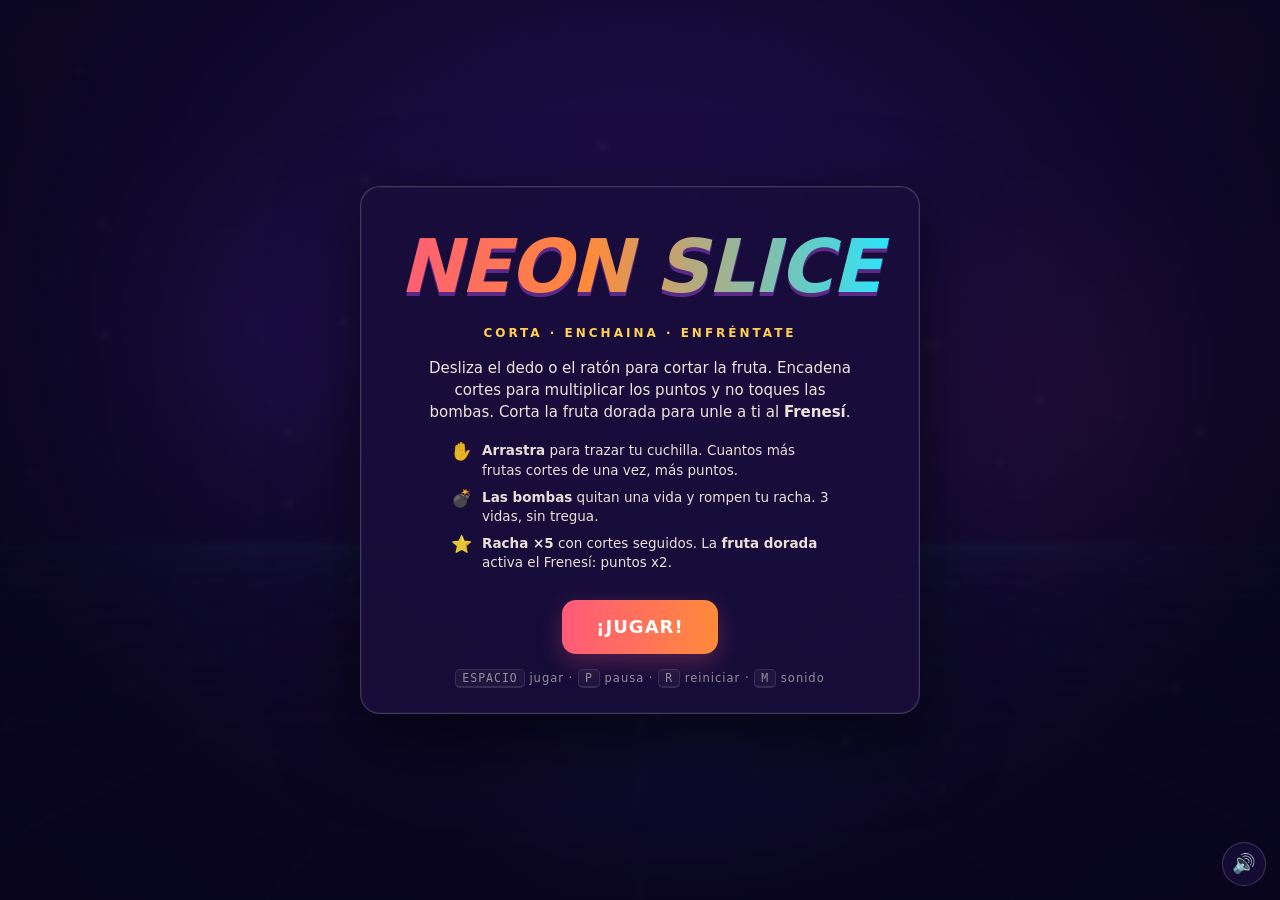
==== neon-slice.html @ ef8f656f "Neon Slice: juego 2D de corte y rachas (canvas + WebAudio, sin dependencias)" ====
<!DOCTYPE html>
<html lang="es">
<head>
<meta charset="utf-8">
<meta name="viewport" content="width=device-width, initial-scale=1, viewport-fit=cover, user-scalable=no">
<meta name="theme-color" content="#150d3a">
<title>NEON SLICE — corta y enchaina</title>
<style>
:root{
  --hot:#ff5a7a; --cyan:#27e6ff; --gold:#ffd24a; --ink:#fff7ea;
  --deep:#150d3a; --glass:rgba(24,14,58,.72);
  --sat:env(safe-area-inset-top,0px); --sab:env(safe-area-inset-bottom,0px);
}
*{box-sizing:border-box;-webkit-tap-highlight-color:transparent}
html,body{height:100%;margin:0;overflow:hidden;background:#0a0620;color:var(--ink);
  font:15px/1.45 "Trebuchet MS","Segoe UI",system-ui,sans-serif;
  touch-action:none;overscroll-behavior:none;user-select:none;-webkit-user-select:none}
#c{position:fixed;inset:0;display:block;touch-action:none;cursor:crosshair}

/* ---------- HUD ---------- */
#hud{position:fixed;inset:0;pointer-events:none;z-index:2;opacity:0;transition:opacity .35s}
#hud.on{opacity:1}
.box{position:absolute;background:var(--glass);border:1px solid #ffffff26;border-radius:14px;
  padding:8px 14px;backdrop-filter:blur(7px);-webkit-backdrop-filter:blur(7px);
  box-shadow:0 10px 30px #00000055}
#scoreBox{left:14px;top:calc(14px + var(--sat))}
#scoreBox .lbl{font-size:10px;letter-spacing:3px;opacity:.65}
#score{font-size:40px;font-weight:800;font-style:italic;line-height:1;color:var(--cyan);
  text-shadow:0 0 18px #27e6ff77}
#scoreBox .rec{font-size:11px;letter-spacing:1px;opacity:.75;margin-top:2px}
#scoreBox .rec b{color:var(--gold)}
#timeBox{left:50%;transform:translateX(-50%);top:calc(14px + var(--sat));text-align:center;min-width:150px}
#timeTxt{font-size:26px;font-weight:800;font-style:italic}
#timeBar{height:7px;margin-top:4px;border-radius:4px;background:#0006;overflow:hidden}
#timeBar i{display:block;height:100%;width:100%;background:linear-gradient(90deg,var(--cyan),var(--hot));
  border-radius:4px;transition:width .2s linear}
#rightBox{right:14px;top:calc(14px + var(--sat));text-align:center}
#lives{font-size:26px;letter-spacing:4px;line-height:1.2}
#lives .h{filter:drop-shadow(0 0 6px #ff5a7a88)}
#lives .off{opacity:.22;filter:none}
#chain{font-size:30px;font-weight:800;font-style:italic;color:var(--gold);height:34px;
  text-shadow:0 0 20px #ffd24a66;transition:transform .12s}
#chain.pop{transform:scale(1.35)}
#mute{position:fixed;right:14px;bottom:calc(14px + var(--sab));z-index:6;width:44px;height:44px;
  border-radius:50%;background:var(--glass);border:1px solid #ffffff2e;color:var(--ink);
  font-size:19px;cursor:pointer;display:flex;align-items:center;justify-content:center;
  backdrop-filter:blur(7px)}
#mute:active{transform:scale(.92)}

/* ---------- overlays ---------- */
.screen{position:fixed;inset:0;z-index:5;display:flex;align-items:center;justify-content:center;
  padding:18px;background:radial-gradient(ellipse at 50% 40%,#2b156055 0%,#0a0620dd 75%);
  backdrop-filter:blur(3px);-webkit-backdrop-filter:blur(3px);overflow:auto}
.screen.hidden{display:none}
.panel{width:min(560px,94vw);background:rgba(24,14,58,.9);border:1px solid #ffffff2e;border-radius:20px;
  padding:26px 24px;text-align:center;box-shadow:0 24px 80px #000a,0 0 0 1px #ffffff0d inset;
  animation:pop .32s cubic-bezier(.2,1.4,.4,1) both}
@keyframes pop{from{transform:scale(.86) translateY(14px);opacity:0}to{transform:none;opacity:1}}
h1{margin:0;font-size:clamp(40px,10vw,74px);font-style:italic;font-weight:800;letter-spacing:-.02em;
  background:linear-gradient(92deg,#ff5a7a,#ff8a3a 40%,#27e6ff 100%);-webkit-background-clip:text;
  background-clip:text;color:transparent;filter:drop-shadow(0 4px 0 #5b2a86)}
.tagline{margin:4px 0 0;color:var(--gold);font-weight:700;letter-spacing:3px;font-size:12px}
.desc{margin:16px auto 0;max-width:46ch;font-size:15px;opacity:.92}
.howto{margin:18px auto 0;max-width:44ch;text-align:left;font-size:13.5px;opacity:.9}
.howto div{margin:7px 0;display:flex;gap:10px;align-items:flex-start}
.howto i{font-style:normal;font-size:17px;line-height:1.2}
.btn{pointer-events:auto;margin-top:20px;font:inherit;font-size:18px;font-weight:800;letter-spacing:1px;
  color:#fff;border:0;border-radius:14px;padding:14px 34px;cursor:pointer;
  background:linear-gradient(92deg,var(--hot),#ff8a3a);box-shadow:0 8px 24px #ff5a7a44;
  transition:transform .12s,box-shadow .12s}
.btn:hover{transform:translateY(-2px);box-shadow:0 12px 30px #ff5a7a66}
.btn:active{transform:translateY(1px) scale(.98)}
.btn.ghost{background:#ffffff14;border:1px solid #ffffff2e;box-shadow:none;font-size:15px;padding:11px 22px}
.btnrow{display:flex;gap:10px;justify-content:center;flex-wrap:wrap}
.keys{margin-top:16px;font-size:11.5px;opacity:.55;letter-spacing:1px}
.kbd{border:1px solid #ffffff33;border-bottom-width:2px;border-radius:5px;padding:1px 6px;
  background:#ffffff12;font-family:Consolas,monospace}
.final{font-size:66px;font-weight:800;font-style:italic;line-height:1;color:var(--cyan);
  text-shadow:0 0 30px #27e6ff66}
.medal{font-size:15px;font-weight:800;letter-spacing:3px;margin:6px 0 2px}
.stats{display:flex;gap:10px;justify-content:center;flex-wrap:wrap;margin-top:16px}
.stat{background:#ffffff0f;border:1px solid #ffffff1f;border-radius:12px;padding:8px 14px;min-width:96px}
.stat b{display:block;font-size:21px;font-style:italic}
.stat span{font-size:10px;letter-spacing:2px;opacity:.6}
#newRec{display:none;margin-top:8px;color:var(--gold);font-weight:800;letter-spacing:2px;
  animation:blink 1s infinite}
@keyframes blink{50%{opacity:.35}}
#tip{position:fixed;left:50%;transform:translateX(-50%);bottom:calc(22px + var(--sab));z-index:3;
  font-size:14px;font-weight:700;opacity:0;transition:opacity .4s;pointer-events:none;
  text-shadow:0 2px 10px #000}
#rotate{display:none;position:fixed;inset:0;z-index:9;align-items:center;justify-content:center;
  background:#0a0620;text-align:center;padding:30px;font-size:17px}
@media (max-width:820px) and (orientation:portrait){
  #rotate{display:flex}
  #rotate span{font-size:44px;display:block;margin-bottom:14px}
}
</style>
</head>
<body>
<canvas id="c"></canvas>

<div id="hud">
  <div class="box" id="scoreBox">
    <div class="lbl">PUNTOS</div>
    <div id="score">0</div>
    <div class="rec">RÉCORD <b id="best">0</b></div>
  </div>
  <div class="box" id="timeBox">
    <div id="timeTxt">75</div>
    <div id="timeBar"><i></i></div>
  </div>
  <div class="box" id="rightBox">
    <div id="lives"></div>
    <div id="chain"></div>
  </div>
</div>

<div id="mute" title="Silenciar (M)">🔊</div>
<div id="tip"></div>

<div class="screen" id="menu">
  <div class="panel">
    <h1>NEON SLICE</h1>
    <p class="tagline">CORTA · ENCHAINA · ENFRÉNTATE</p>
    <p class="desc">Desliza el dedo o el ratón para cortar la fruta. Encadena cortes para multiplicar
      los puntos y no toques las bombas. Corta la fruta dorada para unle a ti al <b>Frenesí</b>.</p>
    <div class="howto">
      <div><i>✋</i><span><b>Arrastra</b> para trazar tu cuchilla. Cuantos más frutas cortes de una vez, más puntos.</span></div>
      <div><i>💣</i><span><b>Las bombas</b> quitan una vida y rompen tu racha. 3 vidas, sin tregua.</span></div>
      <div><i>⭐</i><span><b>Racha ×5</b> con cortes seguidos. La <b>fruta dorada</b> activa el Frenesí: puntos x2.</span></div>
    </div>
    <button class="btn" id="btnPlay">¡JUGAR!</button>
    <div class="keys"><span class="kbd">ESPACIO</span> jugar · <span class="kbd">P</span> pausa ·
      <span class="kbd">R</span> reiniciar · <span class="kbd">M</span> sonido</div>
  </div>
</div>

<div class="screen hidden" id="pause">
  <div class="panel">
    <h1 style="font-size:clamp(32px,8vw,54px)">PAUSA</h1>
    <p class="tagline">RESPIRA UN MOMENTO</p>
    <div class="btnrow" style="margin-top:22px">
      <button class="btn" id="btnResume">CONTINUAR</button>
      <button class="btn ghost" id="btnQuit">SALIR</button>
    </div>
  </div>
</div>

<div class="screen hidden" id="over">
  <div class="panel">
    <div class="medal" id="medal">—</div>
    <h2 id="overTitle" style="margin:2px 0 4px;font-size:clamp(20px,5vw,30px);font-style:italic;letter-spacing:2px;color:#ff8aef">¡GAME OVER!</h2>
    <div class="final" id="finalScore">0</div>
    <p class="tagline" id="overTag">PUNTUACIÓN</p>
    <div id="newRec">¡NUEVO RÉCORD!</div>
    <div class="stats">
      <div class="stat"><b id="statBest">0</b><span>RÉCORD</span></div>
      <div class="stat"><b id="statCuts">0</b><span>CORTES</span></div>
      <div class="stat"><b id="statCombo">0</b><span>MEJOR RACHA</span></div>
      <div class="stat"><b id="statGolden">0</b><span>DORADAS</span></div>
    </div>
    <div class="btnrow" style="margin-top:22px">
      <button class="btn" id="btnAgain">OTRA VEZ</button>
      <button class="btn ghost" id="btnMenu">MENÚ</button>
    </div>
  </div>
</div>

<div id="rotate"><div><span>📱</span>Gira el móvil para jugar<br><small style="opacity:.6">Neon Slice se juega en horizontal</small></div></div>

<script>
(() => {
'use strict';

/* ============================================================
   NEON SLICE — juego 2D de corte y rachas
   Sin dependencias. Canvas 2D + WebAudio. Todo en un archivo.
   ============================================================ */

// ---------- Configuración ----------
const W = 960, H = 600;              // resolución virtual del juego
const ROUND_TIME = 75;               // segundos por partida
const GRAVITY = 1500;
const CHAIN_WINDOW = 1.15;           // segundos para encadenar
const CHAIN_MAX = 5;                 // multiplicador máximo de racha
const FRENZY_TIME = 8;
const BASE_POINTS = 10;
const BEST_KEY = 'neonslice.best.v1';
const MEDALS = [
  { min:6000, label:'🥇 MEDALLA DE ORO',  color:'#ffd24a' },
  { min:2500, label:'🥈 MEDALLA DE PLATA', color:'#dfe7ff' },
  { min:600,  label:'🥉 MEDALLA DE BRONCE', color:'#ffb37a' },
  { min:0,    label:'🕹️ BUEN INTENTO',     color:'#fff7ea' },
];

const FRUITS = [
  { r:38, core:'#ff4f70', rind:'#37d167', edge:'#1c9b4d', seeds:true,  name:'sandia'   },
  { r:32, core:'#ffb03a', rind:'#ff8412', edge:'#d15f00', seeds:false, name:'naranja'  },
  { r:27, core:'#c8f85a', rind:'#84d426', edge:'#4f9a12', seeds:false, name:'lima'     },
  { r:29, core:'#b06bff', rind:'#8a35ff', edge:'#5c17c4', seeds:false, name:'ciruela'  },
  { r:30, core:'#ffd9a0', rind:'#ff9d7a', edge:'#e06a49', seeds:false, name:'melocoton'},
  { r:25, core:'#ff5f8a', rind:'#ff2e63', edge:'#ab0c3c', seeds:true,  name:'fresa'    },
];
const GOLD = { r:27, core:'#fff0b0', rind:'#ffc247', edge:'#e08b00', seeds:false, golden:true };

// ---------- Estado ----------
const S = {
  state:'menu',            // menu | play | pause | over
  score:0, best:0, chain:0, chainT:0, maxChain:0, lives:3,
  time:ROUND_TIME, frenzy:0, cuts:0, goldens:0,
  shake:0, flash:0, flashCol:'#ff2e63', hitstop:0, elapsed:0,
};

const fruits = [], parts = [], pops = [], splats = [], rings = [], stars = [];
let trail = [], swipeCuts = 0, swipeActive = false, pointerId = null, lastCut = null;
let spawnT = 0;

// ---------- Utilidades ----------
const rnd = (a,b) => a + Math.random()*(b-a);
const clamp = (v,a,b) => v<a?a:v>b?b:v;
const lerp = (a,b,t) => a+(b-a)*t;
const pick = a => a[(Math.random()*a.length)|0];

// ============================================================
// AUDIO (sintetizado, sin ficheros)
// ============================================================
const AU = (() => {
  let ctx=null, master=null, sfxG=null, musG=null, noise=null;
  let muted=false, timer=null, nextT=0, step=0;
  const BPM=126, STEP=60/BPM/2;
  const PROG=[[57,60,64],[53,57,60],[48,52,55],[55,59,62]];

  function ensure(){
    if(ctx){ if(ctx.state==='suspended') ctx.resume(); return ctx; }
    const AC = window.AudioContext||window.webkitAudioContext;
    if(!AC) return null;
    ctx = new AC();
    master = ctx.createGain(); master.gain.value = muted?0:0.85; master.connect(ctx.destination);
    sfxG = ctx.createGain(); sfxG.gain.value = 0.7; sfxG.connect(master);
    musG = ctx.createGain(); musG.gain.value = 0.13; musG.connect(master);
    // buffer de ruido blanco reutilizable
    noise = ctx.createBuffer(1, ctx.sampleRate*1.2, ctx.sampleRate);
    const d = noise.getChannelData(0);
    for(let i=0;i<d.length;i++) d[i] = Math.random()*2-1;
    return ctx;
  }
  function noiseSrc(){ const s=ctx.createBufferSource(); s.buffer=noise; return s; }

  function tone(freq, dur, type, vol, when, dest){
    const t = when ?? ctx.currentTime;
    const o = ctx.createOscillator(), g = ctx.createGain();
    o.type = type||'triangle'; o.frequency.setValueAtTime(freq, t);
    g.gain.setValueAtTime(0.0001, t);
    g.gain.exponentialRampToValueAtTime(vol||0.2, t+0.012);
    g.gain.exponentialRampToValueAtTime(0.0001, t+dur);
    o.connect(g); g.connect(dest||sfxG); o.start(t); o.stop(t+dur+0.02);
  }
  function sweep(f0,f1,dur,type,vol,when){
    const t = when ?? ctx.currentTime;
    const o = ctx.createOscillator(), g = ctx.createGain();
    o.type=type||'sawtooth'; o.frequency.setValueAtTime(f0,t);
    o.frequency.exponentialRampToValueAtTime(Math.max(30,f1), t+dur);
    g.gain.setValueAtTime(0.0001,t);
    g.gain.exponentialRampToValueAtTime(vol||0.2,t+0.02);
    g.gain.exponentialRampToValueAtTime(0.0001,t+dur);
    o.connect(g); g.connect(sfxG); o.start(t); o.stop(t+dur+0.02);
  }
  function burst(dur, f0, f1, vol, q){
    const t = ctx.currentTime;
    const s = noiseSrc(), f = ctx.createBiquadFilter(), g = ctx.createGain();
    f.type='bandpass'; f.Q.value=q||1.4;
    f.frequency.setValueAtTime(f0,t); f.frequency.exponentialRampToValueAtTime(Math.max(60,f1),t+dur);
    g.gain.setValueAtTime(vol||0.3,t); g.gain.exponentialRampToValueAtTime(0.0001,t+dur);
    s.connect(f); f.connect(g); g.connect(sfxG); s.start(t); s.stop(t+dur+0.02);
  }

  const SCALE=[0,3,5,7,10,12,15];
  const api = {
    unlock(){ ensure(); },
    get muted(){ return muted; },
    toggle(){
      muted=!muted;
      if(master) master.gain.value = muted?0:0.85;
      return muted;
    },
    slice(n){
      if(!ensure()) return;
      burst(0.18, 900+n*120, 2600+n*200, 0.26, 1.1);
      sweep(420+n*60, 1200+n*90, 0.14, 'triangle', 0.10);
    },
    fruit(chain){
      if(!ensure()) return;
      const i = clamp(chain-1, 0, SCALE.length-1);
      tone(523.25*Math.pow(2, SCALE[i]/12), 0.16, 'triangle', 0.16);
    },
    bomb(){
      if(!ensure()) return;
      sweep(180, 34, 0.5, 'sawtooth', 0.28);
      burst(0.5, 500, 60, 0.34, 0.6);
      tone(70, 0.35, 'square', 0.16);
    },
    golden(){
      if(!ensure()) return;
      [0,4,7,12,16].forEach((s,i)=> tone(659.25*Math.pow(2,s/12), 0.5, 'triangle', 0.14, ctx.currentTime+i*0.05));
      sweep(300, 3000, 0.6, 'sawtooth', 0.07);
    },
    frenzy(){
      if(!ensure()) return;
      for(let i=0;i<10;i++) tone(440*Math.pow(2,i/12), 0.28, 'square', 0.09, ctx.currentTime+i*0.045);
    },
    over(){
      if(!ensure()) return;
      [523,415,349,262].forEach((f,i)=> tone(f,0.5,'triangle',0.18, ctx.currentTime+i*0.16));
    },
    start(){ api.music(true); },
    stop(){ api.music(false); },
    music(on){
      if(!ensure()) return;
      if(on && !timer){
        nextT = ctx.currentTime + 0.1; step = 0;
        timer = setInterval(()=>{
          if(ctx.currentTime > nextT + 0.5){ nextT = ctx.currentTime; }
          while(nextT < ctx.currentTime + 0.3){ schedule(step, nextT); nextT += STEP; step=(step+1)%64; }
        }, 60);
        if(musG) musG.gain.value = muted?0:0.13;
      } else if(!on && timer){ clearInterval(timer); timer=null; }
      if(musG && !muted) musG.gain.value = on?0.13:0;
    }
  };
  function schedule(st, t){
    const bar = (st>>4) & 3;
    const chord = PROG[bar];
    const beat = st & 15;
    // bajo
    if(beat%4===0) tone(chord[0]/2, 0.36, 'sawtooth', 0.10, t, musG);
    // arpegio
    const patt=[0,1,2,1,0,2,1,2];
    const n = chord[patt[(st>>1)%8]] + (st>=32?12:0);
    tone(n, 0.16, 'square', 0.045, t, musG);
    // hi-hat en contratiempo
    if(beat%2===1){
      const s=noiseSrc(), f=ctx.createBiquadFilter(), g=ctx.createGain();
      f.type='highpass'; f.frequency.value=7000;
      g.gain.setValueAtTime(0.035,t); g.gain.exponentialRampToValueAtTime(0.0001,t+0.05);
      s.connect(f); f.connect(g); g.connect(musG); s.start(t); s.stop(t+0.06);
    }
  }
  return api;
})();

// ============================================================
// CANVAS
// ============================================================
const cv = document.getElementById('c');
const ctx = cv.getContext('2d');
let DPR=1, scale=1, offX=0, offY=0, vignette=null;

function resize(){
  const w = innerWidth, h = innerHeight;
  DPR = Math.min(devicePixelRatio||1, 2);
  cv.width = Math.floor(w*DPR); cv.height = Math.floor(h*DPR);
  cv.style.width = w+'px'; cv.style.height = h+'px';
  scale = Math.min(w/W, h/H);
  offX = (w - W*scale)/2; offY = (h - H*scale)/2;
}
addEventListener('resize', resize);
resize();

// ============================================================
// HUD (DOM)
// ============================================================
const el = id => document.getElementById(id);
const ui = {
  hud:el('hud'), score:el('score'), best:el('best'), timeTxt:el('timeTxt'),
  timeBar:el('timeBar').firstElementChild, lives:el('lives'), chain:el('chain'),
  menu:el('menu'), pause:el('pause'), over:el('over'),
  finalScore:el('finalScore'), statBest:el('statBest'), statCuts:el('statCuts'),
  statCombo:el('statCombo'), statGolden:el('statGolden'), medal:el('medal'),
  overTitle:el('overTitle'),
  newRec:el('newRec'), tip:el('tip'), mute:el('mute'),
};
function drawLives(){
  let s='';
  for(let i=0;i<3;i++) s += `<span class="h${i<S.lives?'':' off'}">♥</span>`;
  ui.lives.innerHTML = s;
}
let lastScore=-1, lastTime=-1, lastChain=-1;
function syncHud(){
  if(S.score!==lastScore){ ui.score.textContent=S.score; lastScore=S.score; }
  if(S.time!==lastTime){
    lastTime = S.time;
    ui.timeTxt.textContent = Math.max(0,Math.ceil(S.time));
    ui.timeBar.style.width = clamp(S.time/ROUND_TIME*100,0,100)+'%';
  }
  if(S.chain!==lastChain){
    lastChain = S.chain;
    ui.chain.textContent = S.chain>1 ? '×'+S.chain : '';
    ui.chain.classList.add('pop');
    setTimeout(()=>ui.chain.classList.remove('pop'),120);
  }
}

// ============================================================
// PANTALLAS
// ============================================================
function show(screen){
  ui.menu.classList.toggle('hidden', screen!=='menu');
  ui.pause.classList.toggle('hidden', screen!=='pause');
  ui.over.classList.toggle('hidden', screen!=='over');
  ui.hud.classList.toggle('on', screen==='play'||screen==='pause');
}
function startGame(){
  S.state='play'; S.score=0; S.chain=0; S.chainT=0; S.maxChain=0; S.lives=3;
  S.time=ROUND_TIME; S.frenzy=0; S.cuts=0; S.goldens=0; S.shake=0; S.flash=0; S.hitstop=0;
  S.elapsed=0; spawnT=0.4;
  fruits.length=0; parts.length=0; pops.length=0; splats.length=0; rings.length=0; stars.length=0;
  trail.length=0; swipeCuts=0;
  lastScore=-1; lastTime=-1; lastChain=-1;
  drawLives(); show('play');
  AU.unlock(); AU.start();
  say('¡Desliza para cortar!', 2.2);
}
function pauseGame(){ if(S.state!=='play') return; S.state='pause'; show('pause'); AU.stop(); }
function resumeGame(){ if(S.state!=='pause') return; S.state='play'; show('play'); AU.start(); }
function gameOver(reason){
  S.state='over'; AU.stop(); AU.over();
  trail.length=0;
  const sc = S.score;
  const isRec = sc > S.best;
  if(isRec){ S.best = sc; try{ localStorage.setItem(BEST_KEY, String(sc)); }catch(e){} }
  ui.overTitle.textContent = reason==='time' ? '¡TIEMPO!' : '¡GAME OVER!';
  ui.finalScore.textContent = sc;
  ui.statBest.textContent = S.best;
  ui.statCuts.textContent = S.cuts;
  ui.statCombo.textContent = '×'+S.maxChain;
  ui.statGolden.textContent = S.goldens;
  ui.newRec.style.display = isRec && sc>0 ? 'block' : 'none';
  const med = MEDALS.find(m => sc >= m.min);
  ui.medal.textContent = med.label;
  ui.medal.style.color = med.color;
  ui.best.textContent = S.best;
  show('over');
}
function toMenu(){
  S.state='menu'; AU.stop(); show('menu');
}
function say(txt, dur){
  ui.tip.textContent = txt; ui.tip.style.opacity = 1;
  clearTimeout(say._t);
  say._t = setTimeout(()=>ui.tip.style.opacity=0, (dur||1.6)*1000);
}

// ============================================================
// ENTRADA (puntero + teclado)
// ============================================================
function toVirtual(e){
  const r = cv.getBoundingClientRect();
  return { x:(e.clientX - r.left - offX)/scale, y:(e.clientY - r.top - offY)/scale };
}
function onDown(e){
  if(S.state!=='play') return;
  if(pointerId!==null) return;
  pointerId = e.pointerId;
  swipeActive = true; swipeCuts = 0;
  const p = toVirtual(e);
  trail.length = 0;
  trail.push({x:p.x, y:p.y, t:performance.now()});
  AU.unlock();
  try{ cv.setPointerCapture && cv.setPointerCapture(e.pointerId); }catch(err){}
  e.preventDefault();
}
function onMove(e){
  if(S.state!=='play' || !swipeActive || e.pointerId!==pointerId) return;
  const p = toVirtual(e);
  const last = trail[trail.length-1];
  if(!last){ trail.push({x:p.x,y:p.y,t:performance.now()}); return; }
  const dx=p.x-last.x, dy=p.y-last.y;
  if(dx*dx+dy*dy < 36) return;               // descarta micro-movimientos
  trail.push({x:p.x, y:p.y, t:performance.now()});
  if(trail.length>26) trail.shift();
  e.preventDefault();
}
function onUp(e){
  if(e.pointerId!==pointerId) return;
  swipeActive=false; pointerId=null;
  endSwipe();
}
cv.addEventListener('pointerdown', onDown);
addEventListener('pointermove', onMove, {passive:false});
addEventListener('pointerup', onUp);
addEventListener('pointercancel', onUp);
cv.addEventListener('contextmenu', e=>e.preventDefault());

addEventListener('keydown', e=>{
  const k = e.key.toLowerCase();
  if(k===' '||k==='enter'){
    e.preventDefault();
    if(S.state==='menu'||S.state==='over') startGame();
    else if(S.state==='pause') resumeGame();
  } else if(k==='p'||k==='escape'){
    e.preventDefault();
    if(S.state==='play') pauseGame(); else if(S.state==='pause') resumeGame();
  } else if(k==='r'){ if(S.state!=='menu') startGame(); }
  else if(k==='m'){ toggleMute(); }
});
function toggleMute(){
  const m = AU.toggle();
  ui.mute.textContent = m ? '🔇' : '🔊';
}
ui.mute.addEventListener('click', toggleMute);
el('btnPlay').addEventListener('click', startGame);
el('btnAgain').addEventListener('click', startGame);
el('btnResume').addEventListener('click', resumeGame);
el('btnQuit').addEventListener('click', toMenu);
el('btnMenu').addEventListener('click', toMenu);
document.addEventListener('visibilitychange', ()=>{ if(document.hidden) pauseGame(); });
addEventListener('blur', ()=>{ if(S.state==='play') pauseGame(); });

// ============================================================
// ENTIDADES
// ============================================================
function spawnFruit(kind, x, y, vx, vy){
  const type = kind==='bomb' ? {r:30} : (kind==='gold' ? GOLD : pick(FRUITS));
  const f = {
    type, kind: kind==='bomb'?'bomb':(kind==='gold'?'gold':'fruit'),
    x: x ?? rnd(80, W-80), y: y ?? rnd(-220,-60),
    vx: vx ?? rnd(-90,90), vy: vy ?? rnd(-40,120),
    r: type.r, rot: rnd(0,6.28), spin: rnd(-2.6,2.6), cut:false, born:performance.now(),
  };
  fruits.push(f);
  return f;
}
function spawnWave(){
  const t = S.elapsed;
  const frenzy = S.frenzy>0;
  const bombP = clamp(0.08 + t*0.0028, 0.08, 0.30);
  const n = 1 + (Math.random()<0.55?1:0) + (t>25 && Math.random()<0.5?1:0) + (frenzy && Math.random()<0.6?1:0);
  const baseX = rnd(120, W-120);
  const arc = n>1;
  let gold = false;
  for(let i=0;i<n;i++){
    let kind='fruit';
    if(!gold && Math.random()<0.09){ kind='gold'; gold=true; }
    else if(Math.random()<bombP) kind='bomb';
    const off = arc ? (i-(n-1)/2)*rnd(90,130) : 0;
    const x = clamp(baseX+off, 60, W-60);
    const y = -60 - i*rnd(40,90) - (arc?Math.abs(off)*0.5:0);
    const vx = arc ? (off*0.5) + rnd(-25,25) : rnd(-120,120);
    const vy = arc ? -180 - rnd(0,90) : rnd(-60,140);
    spawnFruit(kind, x, y, vx, vy);
  }
}
function burstJuice(f, color){
  for(let i=0;i<16;i++){
    const a = rnd(0,Math.PI*2), sp = rnd(120,460);
    parts.push({x:f.x, y:f.y, vx:Math.cos(a)*sp, vy:Math.sin(a)*sp-120,
      r:rnd(2.5,6.5), c:color, life:rnd(0.45,0.95), max:0.95, g:1100});
  }
  for(let i=0;i<8;i++){
    const a = rnd(0,Math.PI*2), sp = rnd(200,620);
    parts.push({x:f.x, y:f.y, vx:Math.cos(a)*sp, vy:Math.sin(a)*sp-200,
      r:rnd(1.2,2.8), c:'#fff7ea', life:rnd(0.2,0.5), max:0.5, g:400});
  }
  rings.push({x:f.x,y:f.y,r:f.r*0.5,max:f.r*2.6,life:0.32,max_l:0.32,c:color});
  // salpicadura de fondo
  for(let i=0;i<3;i++){
    splats.push({x:f.x+rnd(-f.r,f.r), y:f.y+rnd(-f.r,f.r), r:rnd(f.r*0.35,f.r*0.75),
      c:color, life:2.6, max:2.6, rot:rnd(0,6.283)});
  }
}
function addScore(n, x, y, txt, col){
  S.score += n;
  pops.push({x, y, t:txt, c:col||'#ffd24a', life:0.9, max:0.9, vy:-70});
}

// ---------- colisión segmento-círculo ----------
function segCircle(x1,y1,x2,y2,cx,cy,r){
  const dx=x2-x1, dy=y2-y1;
  const fx=x1-cx, fy=y1-cy;
  const a=dx*dx+dy*dy;
  let t = a>0 ? -(fx*dx+fy*dy)/a : 0;
  t = clamp(t,0,1);
  const px=x1+t*dx-cx, py=y1+t*dy-cy;
  return px*px+py*py <= r*r;
}

// ============================================================
// LÓGICA
// ============================================================
function update(dt){
  S.elapsed += dt;

  // retardo de impacto (hitstop)
  if(S.hitstop>0){ S.hitstop -= dt; return; }

  // fondo animado (estrellas persistentes)
  if(stars.length < 70 && Math.random()<0.6) stars.push({x:rnd(0,W),y:rnd(0,H),r:rnd(0.6,1.8),
    s:rnd(0.3,1.4), p:rnd(0,6.28)});
  for(const s of stars){ s.p += dt*2.2; s.y += dt*4*s.s; if(s.y>H+4){ s.y=-4; s.x=rnd(0,W);} }

  if(S.state!=='play') { updateFx(dt); return; }

  // tiempo y frenzy
  S.time -= dt;
  if(S.frenzy>0){
    S.frenzy -= dt;
    if(S.frenzy<=0){ S.frenzy=0; say('Fin del Frenesí', 1.2); }
  }
  if(S.time<=0){ S.time=0; gameOver('time'); return; }

  // racha
  if(S.chain>0){
    S.chainT -= dt;
    if(S.chainT<=0){ S.chain=0; }
  }
  if(S.shake>0) S.shake = Math.max(0, S.shake - dt*3.2);
  if(S.flash>0) S.flash = Math.max(0, S.flash - dt*2.6);

  // aparición
  spawnT -= dt;
  if(spawnT<=0){
    spawnWave();
    const base = clamp(1.35 - S.elapsed*0.0075, 0.55, 1.35);
    spawnT = base * (S.frenzy>0 ? 0.72 : 1) * rnd(0.85,1.15);
  }

  // frutas
  for(const f of fruits){
    f.vy += GRAVITY*dt;
    f.x += f.vx*dt;
    f.y += f.vy*dt;
    f.rot += f.spin*dt;
    if(f.x < f.r){ f.x = f.r; f.vx *= -0.6; }
    if(f.x > W-f.r){ f.x = W-f.r; f.vx *= -0.6; }
  }
  // limpieza
  for(let i=fruits.length-1;i>=0;i--){
    const f=fruits[i];
    if(f.cut || f.y-f.r > H+80) fruits.splice(i,1);
  }

  // detección de cortes con la estela
  if(trail.length>1){
    for(let i=1;i<trail.length;i++){
      const a=trail[i-1], b=trail[i];
      for(const f of fruits){
        if(f.cut) continue;
        if(!segCircle(a.x,a.y,b.x,b.y,f.x,f.y,f.r+2)) continue;
        cutFruit(f);
      }
    }
  }

  updateFx(dt);
  syncHud();
}

function cutFruit(f){
  f.cut = true;
  S.cuts++;
  swipeCuts++;

  if(f.kind==='bomb'){
    S.lives--;
    S.chain=0; S.chainT=0;
    S.shake=1.1; S.flash=1; S.flashCol='#ff2e63';
    S.hitstop=0.09;
    S.score = Math.max(0, S.score-40);
    AU.bomb();
    for(let i=0;i<26;i++){
      const a=rnd(0,6.28), sp=rnd(150,600);
      parts.push({x:f.x,y:f.y,vx:Math.cos(a)*sp,vy:Math.sin(a)*sp-150,
        r:rnd(2,6),c:pick(['#ff5a7a','#3a3a4a','#ffd24a','#fff7ea']),life:rnd(.4,1),max:1,g:1200});
    }
    rings.push({x:f.x,y:f.y,r:20,max:220,life:.5,max_l:.5,c:'#ff5a7a'});
    addScore(0,f.x,f.y,'¡BOOM!','#ff5a7a');
    drawLives();
    if(S.lives<=0){ setTimeout(()=>{ if(S.state==='play') gameOver('lives'); }, 420); }
    return;
  }

  // puntos + racha
  S.chain = S.chain>0 ? Math.min(CHAIN_MAX, S.chain+1) : 1;
  S.chainT = CHAIN_WINDOW;
  S.maxChain = Math.max(S.maxChain, S.chain);

  let pts = BASE_POINTS * S.chain;
  if(S.frenzy>0) pts *= 2;
  let col = '#ffd24a';
  let label = '+'+pts;

  if(f.kind==='gold'){
    S.goldens++;
    pts += 150;
    S.frenzy = FRENZY_TIME;
    S.shake=0.5; S.flash=0.7; S.flashCol='#ffd24a';
    AU.golden(); AU.frenzy();
    label = '¡FRENESÍ!';
    col = '#27e6ff';
    say('¡FRENESÍ! PUNTOS x2', 1.8);
    for(let i=0;i<40;i++){
      const a=rnd(0,6.28), sp=rnd(200,700);
      parts.push({x:f.x,y:f.y,vx:Math.cos(a)*sp,vy:Math.sin(a)*sp-200,
        r:rnd(1.5,4),c:pick(['#ffd24a','#fff7ea','#27e6ff']),life:rnd(.5,1.1),max:1.1,g:500});
    }
  } else {
    AU.fruit(S.chain);
    AU.slice(S.chain);
  }

  addScore(pts, f.x, f.y, label, col);
  burstJuice(f, f.kind==='gold' ? '#ffd24a' : f.type.core);
  lastCut = {x:f.x, y:f.y};
}

// Bonificación por corte múltiple: se aplica una sola vez al soltar el dedo
function endSwipe(){
  if(swipeCuts>=2){
    const bonus = 25*(swipeCuts-1);
    S.score += bonus;
    const px = lastCut ? lastCut.x : W/2, py = lastCut ? lastCut.y : H/2;
    pops.push({x:px, y:py-26, t:'¡COMBO ×'+swipeCuts+'! +'+bonus, c:'#ff8aef',
      life:1.1, max:1.1, vy:-60});
    say('¡COMBO ×'+swipeCuts+'!', 1.1);
  }
  swipeCuts = 0;
}

function updateFx(dt){
  for(let i=parts.length-1;i>=0;i--){
    const p=parts[i];
    p.life-=dt;
    if(p.life<=0){ parts.splice(i,1); continue; }
    p.vy += (p.g||1000)*dt;
    p.x += p.vx*dt; p.y += p.vy*dt;
    p.vx *= 0.995;
  }
  for(let i=pops.length-1;i>=0;i--){
    const p=pops[i]; p.life-=dt; p.y += p.vy*dt; p.vy*=0.94;
    if(p.life<=0) pops.splice(i,1);
  }
  for(let i=splats.length-1;i>=0;i--){
    const s=splats[i]; s.life-=dt; if(s.life<=0) splats.splice(i,1);
  }
  for(let i=rings.length-1;i>=0;i--){
    const r=rings[i]; r.life-=dt; r.r = lerp(r.r, r.max, 0.22);
    if(r.life<=0) rings.splice(i,1);
  }
}

// ============================================================
// DIBUJO
// ============================================================
function drawBackground(){
  const g = ctx.createLinearGradient(0,0,0,H);
  g.addColorStop(0,'#221057'); g.addColorStop(0.55,'#150d3a'); g.addColorStop(1,'#0a0620');
  ctx.fillStyle=g; ctx.fillRect(-offX/scale, -offY/scale, cv.width/DPR/scale, cv.height/DPR/scale);

  // rejilla retro en el suelo
  ctx.save();
  ctx.globalAlpha = 0.22;
  ctx.strokeStyle = S.frenzy>0 ? '#ff5a7a' : '#27e6ff';
  ctx.lineWidth = 1;
  const gy = H*0.62, gh = 180;
  for(let i=0;i<14;i++){
    const y = gy + Math.pow(i/13,2)*gh;
    ctx.globalAlpha = 0.22*(1-i/16);
    ctx.beginPath(); ctx.moveTo(-50,y); ctx.lineTo(W+50,y); ctx.stroke();
  }
  for(let i=-10;i<=10;i++){
    ctx.globalAlpha=0.16;
    ctx.beginPath();
    ctx.moveTo(W/2 + i*30, gy);
    ctx.lineTo(W/2 + i*320, H+80);
    ctx.stroke();
  }
  ctx.restore();

  // estrellas
  for(const s of stars){
    ctx.globalAlpha = 0.25 + 0.45*Math.abs(Math.sin(s.p));
    ctx.fillStyle = S.frenzy>0 ? '#ff8aef' : '#fff7ea';
    ctx.beginPath(); ctx.arc(s.x, s.y, s.r, 0, 6.283); ctx.fill();
  }
  ctx.globalAlpha = 1;

  // orbes de fondo
  const t = S.elapsed;
  const orbs = [
    {x:W*0.18+Math.sin(t*0.35)*40, y:H*0.3+Math.cos(t*0.27)*30, r:150, c:'#7a2ff7'},
    {x:W*0.82+Math.cos(t*0.3)*40, y:H*0.42+Math.sin(t*0.22)*30, r:180, c:'#ff2e63'},
    {x:W*0.55+Math.sin(t*0.19)*60, y:H*0.78, r:210, c:'#1d7fe0'},
  ];
  for(const o of orbs){
    const gr = ctx.createRadialGradient(o.x,o.y,0,o.x,o.y,o.r);
    gr.addColorStop(0, o.c+'2e'); gr.addColorStop(1, o.c+'00');
    ctx.fillStyle=gr; ctx.beginPath(); ctx.arc(o.x,o.y,o.r,0,6.283); ctx.fill();
  }
}

function drawSplats(){
  for(const s of splats){
    ctx.globalAlpha = clamp(s.life/s.max,0,1)*0.5;
    ctx.fillStyle = s.c;
    ctx.beginPath();
    ctx.ellipse(s.x, s.y, s.r, s.r*0.72, s.rot, 0, 6.283);
    ctx.fill();
    ctx.beginPath();
    ctx.arc(s.x+Math.cos(s.rot)*s.r*0.4, s.y+Math.sin(s.rot)*s.r*0.3, s.r*0.35, 0, 6.283);
    ctx.fill();
  }
  ctx.globalAlpha=1;
}

function drawFruit(f){
  ctx.save();
  ctx.translate(f.x, f.y);
  ctx.rotate(f.rot);

  if(f.kind==='bomb'){
    // esfera oscura
    const g = ctx.createRadialGradient(-f.r*0.35,-f.r*0.4,f.r*0.1,0,0,f.r);
    g.addColorStop(0,'#5a5a70'); g.addColorStop(0.55,'#232334'); g.addColorStop(1,'#0a0a12');
    ctx.shadowColor = '#000'; ctx.shadowBlur = 16; ctx.shadowOffsetY = 6;
    ctx.fillStyle=g; ctx.beginPath(); ctx.arc(0,0,f.r,0,6.283); ctx.fill();
    ctx.shadowBlur=0; ctx.shadowOffsetY=0;
    // brillo
    ctx.globalAlpha=0.55; ctx.fillStyle='#fff';
    ctx.beginPath(); ctx.ellipse(-f.r*0.34,-f.r*0.42,f.r*0.2,f.r*0.13,-0.6,0,6.283); ctx.fill();
    ctx.globalAlpha=1;
    // mecha
    ctx.strokeStyle='#8a6a3a'; ctx.lineWidth=3; ctx.lineCap='round';
    ctx.beginPath(); ctx.moveTo(0,-f.r*0.9);
    ctx.quadraticCurveTo(f.r*0.3,-f.r*1.35,-f.r*0.05,-f.r*1.5); ctx.stroke();
    const sp=Math.random();
    ctx.fillStyle = sp>0.5 ? '#ffd24a' : '#ff8a3a';
    ctx.beginPath(); ctx.arc(f.r*0.05,-f.r*1.55,3.4+Math.random()*2.4,0,6.283); ctx.fill();
    ctx.shadowColor='#ffb347'; ctx.shadowBlur=14;
    ctx.beginPath(); ctx.arc(f.r*0.05,-f.r*1.55,2.2,0,6.283); ctx.fill();
    ctx.restore();
    return;
  }

  const t = f.type;
  const glow = f.kind==='gold' ? '#ffd24a' : t.core;
  ctx.shadowColor = glow; ctx.shadowBlur = f.kind==='gold'?26:14;

  if(t.rind){
    ctx.fillStyle = t.rind;
    ctx.beginPath(); ctx.arc(0,0,f.r,0,6.283); ctx.fill();
    if(t.name==='sandia'){
      ctx.strokeStyle = '#0e6b32'; ctx.lineWidth = f.r*0.14;
      for(let i=-2;i<=2;i++){
        ctx.beginPath();
        ctx.arc(0,0,f.r*0.92, -1.35 + i*0.52 - 0.1, -1.35 + i*0.52 + 0.1);
        ctx.stroke();
      }
    }
  }
  const inner = t.rind ? f.r*0.78 : f.r;
  const g = ctx.createRadialGradient(-inner*0.32,-inner*0.38,inner*0.1,0,0,inner);
  g.addColorStop(0, t.core); g.addColorStop(1, t.edge || t.core);
  ctx.fillStyle = g;
  ctx.beginPath(); ctx.arc(0,0,inner,0,6.283); ctx.fill();
  ctx.shadowBlur=0;

  // semillas
  if(t.seeds){
    ctx.fillStyle = t.name==='sandia' ? '#2a1508' : '#ffe9f2';
    for(let i=0;i<8;i++){
      const a = i/8*6.283 + 0.3;
      ctx.beginPath();
      ctx.ellipse(Math.cos(a)*inner*0.46, Math.sin(a)*inner*0.46, 2.2, 3.4, a, 0, 6.283);
      ctx.fill();
    }
  }
  // brillo
  ctx.globalAlpha=0.42; ctx.fillStyle='#fff';
  ctx.beginPath(); ctx.ellipse(-inner*0.34,-inner*0.42,inner*0.22,inner*0.14,-0.6,0,6.283); ctx.fill();
  ctx.globalAlpha=1;

  // hoja
  if(t.name!=='ciruela'){
    ctx.fillStyle = f.kind==='gold' ? '#fff0b0' : '#3fbf5a';
    ctx.beginPath();
    ctx.ellipse(0,-f.r*1.02, f.r*0.3, f.r*0.15, -0.5, 0, 6.283);
    ctx.fill();
  }
  ctx.restore();

  // destello dorado
  if(f.kind==='gold'){
    ctx.save();
    ctx.globalAlpha = 0.35 + 0.25*Math.sin(S.elapsed*8);
    ctx.strokeStyle='#fff0b0'; ctx.lineWidth=2;
    ctx.beginPath(); ctx.arc(f.x,f.y,f.r+9+Math.sin(S.elapsed*8)*3,0,6.283); ctx.stroke();
    ctx.restore();
  }
}

function drawTrail(){
  if(trail.length<2) return;
  const now = performance.now();
  const hue = S.frenzy>0 ? (S.elapsed*160)%360 : 190;
  ctx.save();
  ctx.globalCompositeOperation = 'lighter';
  ctx.lineCap='round'; ctx.lineJoin='round';
  for(let i=1;i<trail.length;i++){
    const a=trail[i-1], b=trail[i];
    const age = (now-b.t)/420;
    if(age>1) continue;
    const w = Math.max(1, 22*(1-age)) * (0.35 + 0.65*(i/trail.length));
    ctx.strokeStyle = `hsla(${hue},100%,${62+18*(1-age)}%,${0.85*(1-age)})`;
    ctx.lineWidth = w;
    ctx.shadowColor = `hsla(${hue},100%,70%,.9)`;
    ctx.shadowBlur = 18;
    ctx.beginPath(); ctx.moveTo(a.x,a.y); ctx.lineTo(b.x,b.y); ctx.stroke();
    ctx.shadowBlur = 0;
    ctx.strokeStyle = `rgba(255,255,255,${0.5*(1-age)})`;
    ctx.lineWidth = Math.max(1,w*0.28);
    ctx.beginPath(); ctx.moveTo(a.x,a.y); ctx.lineTo(b.x,b.y); ctx.stroke();
  }
  ctx.restore();
  // limpia estela vieja
  while(trail.length && now-trail[0].t>420) trail.shift();
}

function drawFx(){
  ctx.save();
  ctx.globalCompositeOperation='lighter';
  for(const p of parts){
    const a = clamp(p.life/p.max,0,1);
    ctx.globalAlpha = a;
    ctx.fillStyle = p.c;
    ctx.beginPath(); ctx.arc(p.x,p.y,p.r*a+0.4,0,6.283); ctx.fill();
  }
  ctx.restore();

  for(const r of rings){
    const a = clamp(r.life/r.max_l,0,1);
    ctx.globalAlpha = a*0.7;
    ctx.strokeStyle = r.c; ctx.lineWidth = 3*a+1;
    ctx.beginPath(); ctx.arc(r.x,r.y,r.r,0,6.283); ctx.stroke();
  }
  ctx.globalAlpha=1;

  for(const p of pops){
    const a = clamp(p.life/p.max,0,1);
    const sc = 1 + (1-a)*0.3;
    ctx.globalAlpha = a;
    ctx.fillStyle = p.c;
    ctx.font = `800 ${Math.round(24*sc)}px "Trebuchet MS",system-ui,sans-serif`;
    ctx.textAlign='center';
    ctx.shadowColor = p.c; ctx.shadowBlur = 12;
    ctx.fillText(p.t, p.x, p.y);
    ctx.shadowBlur=0;
  }
  ctx.globalAlpha=1;
}

function render(){
  ctx.setTransform(DPR,0,0,DPR,0,0);
  ctx.clearRect(0,0,cv.width,cv.height);
  ctx.save();
  const sh = S.shake;
  if(sh>0){
    ctx.translate(rnd(-1,1)*sh*9, rnd(-1,1)*sh*9);
  }
  ctx.scale(scale,scale);
  ctx.translate(offX/scale, offY/scale);

  drawBackground();
  drawSplats();
  for(const f of fruits) drawFruit(f);
  drawTrail();
  drawFx();

  ctx.restore();

  // destello a pantalla completa
  if(S.flash>0){
    ctx.setTransform(DPR,0,0,DPR,0,0);
    ctx.globalAlpha = S.flash*0.42;
    ctx.fillStyle = S.flashCol;
    ctx.fillRect(0,0,cv.width,cv.height);
    ctx.globalAlpha=1;
  }
  // viñeta (cacheada: solo depende del tamaño del canvas)
  ctx.setTransform(DPR,0,0,DPR,0,0);
  if(!vignette || vignette.w!==cv.width || vignette.h!==cv.height){
    vignette = {w:cv.width, h:cv.height, g:null};
    const vg = ctx.createRadialGradient(cv.width/2,cv.height/2, Math.min(cv.width,cv.height)*0.35,
                                         cv.width/2,cv.height/2, Math.max(cv.width,cv.height)*0.75);
    vg.addColorStop(0,'rgba(0,0,0,0)'); vg.addColorStop(1,'rgba(0,0,0,.55)');
    vignette.g = vg;
  }
  ctx.fillStyle = vignette.g; ctx.fillRect(0,0,cv.width,cv.height);
}

// ============================================================
// BUCLE
// ============================================================
let last=0, acc=0;
const STEP = 1/120;
function frame(ts){
  requestAnimationFrame(frame);
  if(!last) last=ts;
  let dt = (ts-last)/1000; last=ts;
  if(dt>0.1) dt=0.1;
  acc += dt;
  let guard=0;
  while(acc>=STEP && guard++<8){ update(STEP); acc-=STEP; }
  render();
}
requestAnimationFrame(frame);

// ============================================================
// INICIO
// ============================================================
try{ S.best = parseInt(localStorage.getItem(BEST_KEY)||'0',10) || 0; }catch(e){ S.best=0; }
ui.best.textContent = S.best;
drawLives();
show('menu');

// Gancho de depuración / API (útil para pruebas y tweaked de balance)
window.NeonSlice = {
  state:S, fruits, start:startGame, pause:pauseGame, resume:resumeGame,
  tick(dt){ update(dt); },
  swipe(){ endSwipe(); },
  spawn(kind,x,y,vx,vy){ return spawnFruit(kind||'fruit',x,y,vx,vy); },
  cut(f){ cutFruit(f); },
  score(n){ S.score += n||100; },
  frenzy(t){ S.frenzy = t||FRENZY_TIME; },
  end(){ gameOver(); },
};

})();
</script>
</body>
</html>
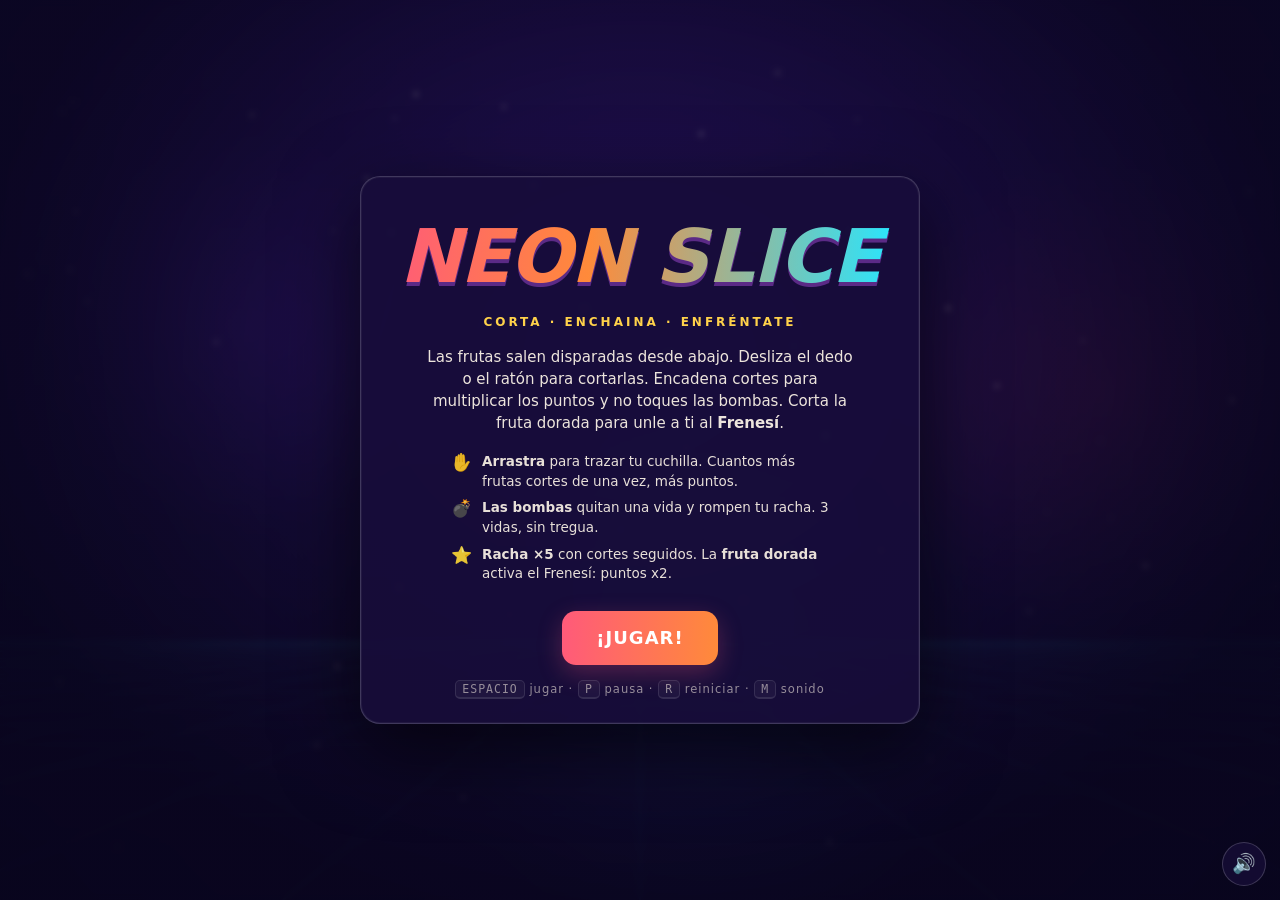
==== commit 515f733e: "NEON SLICE: frutas lanzadas desde abajo con gravedad, alcanzon de lanzamiento y balance de medallas" ====
--- a/neon-slice.html
+++ b/neon-slice.html
@@ -122,8 +122,9 @@
   <div class="panel">
     <h1>NEON SLICE</h1>
     <p class="tagline">CORTA · ENCHAINA · ENFRÉNTATE</p>
-    <p class="desc">Desliza el dedo o el ratón para cortar la fruta. Encadena cortes para multiplicar
-      los puntos y no toques las bombas. Corta la fruta dorada para unle a ti al <b>Frenesí</b>.</p>
+    <p class="desc">Las frutas salen disparadas desde abajo. Desliza el dedo o el ratón para cortarlas.
+      Encadena cortes para multiplicar los puntos y no toques las bombas. Corta la fruta dorada para
+      unle a ti al <b>Frenesí</b>.</p>
     <div class="howto">
       <div><i>✋</i><span><b>Arrastra</b> para trazar tu cuchilla. Cuantos más frutas cortes de una vez, más puntos.</span></div>
       <div><i>💣</i><span><b>Las bombas</b> quitan una vida y rompen tu racha. 3 vidas, sin tregua.</span></div>
@@ -187,10 +188,10 @@
 const BASE_POINTS = 10;
 const BEST_KEY = 'neonslice.best.v1';
 const MEDALS = [
-  { min:6000, label:'🥇 MEDALLA DE ORO',  color:'#ffd24a' },
-  { min:2500, label:'🥈 MEDALLA DE PLATA', color:'#dfe7ff' },
-  { min:600,  label:'🥉 MEDALLA DE BRONCE', color:'#ffb37a' },
-  { min:0,    label:'🕹️ BUEN INTENTO',     color:'#fff7ea' },
+  { min:10000, label:'🥇 MEDALLA DE ORO',  color:'#ffd24a' },
+  { min:4000,  label:'🥈 MEDALLA DE PLATA', color:'#dfe7ff' },
+  { min:1200,  label:'🥉 MEDALLA DE BRONCE', color:'#ffb37a' },
+  { min:0,     label:'🕹️ BUEN INTENTO',     color:'#fff7ea' },
 ];
 
 const FRUITS = [
@@ -207,7 +208,7 @@
 const S = {
   state:'menu',            // menu | play | pause | over
   score:0, best:0, chain:0, chainT:0, maxChain:0, lives:3,
-  time:ROUND_TIME, frenzy:0, cuts:0, goldens:0,
+  time:ROUND_TIME, frenzy:0, cuts:0, goldens:0, dying:false,
   shake:0, flash:0, flashCol:'#ff2e63', hitstop:0, elapsed:0,
 };
 
@@ -412,6 +413,7 @@
 function startGame(){
   S.state='play'; S.score=0; S.chain=0; S.chainT=0; S.maxChain=0; S.lives=3;
   S.time=ROUND_TIME; S.frenzy=0; S.cuts=0; S.goldens=0; S.shake=0; S.flash=0; S.hitstop=0;
+  S.dying=false;
   S.elapsed=0; spawnT=0.4;
   fruits.length=0; parts.length=0; pops.length=0; splats.length=0; rings.length=0; stars.length=0;
   trail.length=0; swipeCuts=0;
@@ -519,12 +521,17 @@
 // ============================================================
 // ENTIDADES
 // ============================================================
+// Las frutas se lanzan desde ABAJO hacia arriba y luego caen por gravedad
+const LAUNCH_MIN = 950, LAUNCH_MAX = 1320;   // velocidad inicial hacia arriba (px/s)
+
 function spawnFruit(kind, x, y, vx, vy){
   const type = kind==='bomb' ? {r:30} : (kind==='gold' ? GOLD : pick(FRUITS));
   const f = {
     type, kind: kind==='bomb'?'bomb':(kind==='gold'?'gold':'fruit'),
-    x: x ?? rnd(80, W-80), y: y ?? rnd(-220,-60),
-    vx: vx ?? rnd(-90,90), vy: vy ?? rnd(-40,120),
+    x: x ?? rnd(90, W-90),
+    y: y ?? H + rnd(10, 40),                  // nace bajo la pantalla
+    vx: vx ?? rnd(-110, 110),
+    vy: vy ?? -rnd(LAUNCH_MIN, LAUNCH_MAX),   // sale disparada hacia arriba
     r: type.r, rot: rnd(0,6.28), spin: rnd(-2.6,2.6), cut:false, born:performance.now(),
   };
   fruits.push(f);
@@ -535,19 +542,32 @@
   const frenzy = S.frenzy>0;
   const bombP = clamp(0.08 + t*0.0028, 0.08, 0.30);
   const n = 1 + (Math.random()<0.55?1:0) + (t>25 && Math.random()<0.5?1:0) + (frenzy && Math.random()<0.6?1:0);
-  const baseX = rnd(120, W-120);
-  const arc = n>1;
+  const baseX = rnd(140, W-140);
   let gold = false;
   for(let i=0;i<n;i++){
     let kind='fruit';
     if(!gold && Math.random()<0.09){ kind='gold'; gold=true; }
     else if(Math.random()<bombP) kind='bomb';
-    const off = arc ? (i-(n-1)/2)*rnd(90,130) : 0;
-    const x = clamp(baseX+off, 60, W-60);
-    const y = -60 - i*rnd(40,90) - (arc?Math.abs(off)*0.5:0);
-    const vx = arc ? (off*0.5) + rnd(-25,25) : rnd(-120,120);
-    const vy = arc ? -180 - rnd(0,90) : rnd(-60,140);
-    spawnFruit(kind, x, y, vx, vy);
+    // abanico: salen desde abajo y se separan mientras suben
+    const spread = (i-(n-1)/2);
+    const x = clamp(baseX + spread*rnd(70,115), 60, W-60);
+    const y = H + rnd(15, 45) - i*rnd(0,18);
+    const vy = -rnd(LAUNCH_MIN, LAUNCH_MAX) - (frenzy?90:0);
+    const vx = spread*rnd(35,70) + rnd(-25,25);
+    const f = spawnFruit(kind, x, y, vx, vy);
+    launchPuff(f);
+  }
+}
+// Estallido suave en el punto de lanzamiento (indica que la fruta sale disparada)
+function launchPuff(f){
+  const col = f.kind==='gold' ? '#ffd24a' : (f.kind==='bomb' ? '#8a8aa8' : f.type.core);
+  rings.push({x:f.x, y:Math.min(f.y, H-6), r:4, max:38, life:0.28, max_l:0.28, c:col, a:0.35});
+  for(let i=0;i<7;i++){
+    const a = -Math.PI/2 + rnd(-1.1,1.1);
+    const sp = rnd(90,260);
+    parts.push({x:f.x+rnd(-f.r*0.6,f.r*0.6), y:Math.min(f.y, H-4),
+      vx:Math.cos(a)*sp, vy:Math.sin(a)*sp, r:rnd(1.2,3), c:col,
+      life:rnd(0.2,0.45), max:0.45, g:600});
   }
 }
 function burstJuice(f, color){
@@ -599,6 +619,7 @@
   for(const s of stars){ s.p += dt*2.2; s.y += dt*4*s.s; if(s.y>H+4){ s.y=-4; s.x=rnd(0,W);} }
 
   if(S.state!=='play') { updateFx(dt); return; }
+  if(S.dying){ updateFx(dt); return; }        // morir: la partida queda congelada
 
   // tiempo y frenzy
   S.time -= dt;
@@ -656,12 +677,13 @@
 }
 
 function cutFruit(f){
+  if(S.dying) return;
   f.cut = true;
   S.cuts++;
   swipeCuts++;
 
   if(f.kind==='bomb'){
-    S.lives--;
+    S.lives = Math.max(0, S.lives-1);
     S.chain=0; S.chainT=0;
     S.shake=1.1; S.flash=1; S.flashCol='#ff2e63';
     S.hitstop=0.09;
@@ -675,7 +697,10 @@
     rings.push({x:f.x,y:f.y,r:20,max:220,life:.5,max_l:.5,c:'#ff5a7a'});
     addScore(0,f.x,f.y,'¡BOOM!','#ff5a7a');
     drawLives();
-    if(S.lives<=0){ setTimeout(()=>{ if(S.state==='play') gameOver('lives'); }, 420); }
+    if(S.lives<=0){
+      S.dying = true;                       // congela la partida durante la explosión
+      setTimeout(()=>{ if(S.state==='play') gameOver('lives'); }, 480);
+    }
     return;
   }
 
@@ -761,7 +786,7 @@
   ctx.globalAlpha = 0.22;
   ctx.strokeStyle = S.frenzy>0 ? '#ff5a7a' : '#27e6ff';
   ctx.lineWidth = 1;
-  const gy = H*0.62, gh = 180;
+  const gy = H*0.74, gh = 130;
   for(let i=0;i<14;i++){
     const y = gy + Math.pow(i/13,2)*gh;
     ctx.globalAlpha = 0.22*(1-i/16);
@@ -938,7 +963,7 @@
 
   for(const r of rings){
     const a = clamp(r.life/r.max_l,0,1);
-    ctx.globalAlpha = a*0.7;
+    ctx.globalAlpha = a*(r.a!==undefined?r.a:0.7);
     ctx.strokeStyle = r.c; ctx.lineWidth = 3*a+1;
     ctx.beginPath(); ctx.arc(r.x,r.y,r.r,0,6.283); ctx.stroke();
   }
@@ -1026,6 +1051,7 @@
 window.NeonSlice = {
   state:S, fruits, start:startGame, pause:pauseGame, resume:resumeGame,
   tick(dt){ update(dt); },
+  draw(){ render(); },
   swipe(){ endSwipe(); },
   spawn(kind,x,y,vx,vy){ return spawnFruit(kind||'fruit',x,y,vx,vy); },
   cut(f){ cutFruit(f); },
